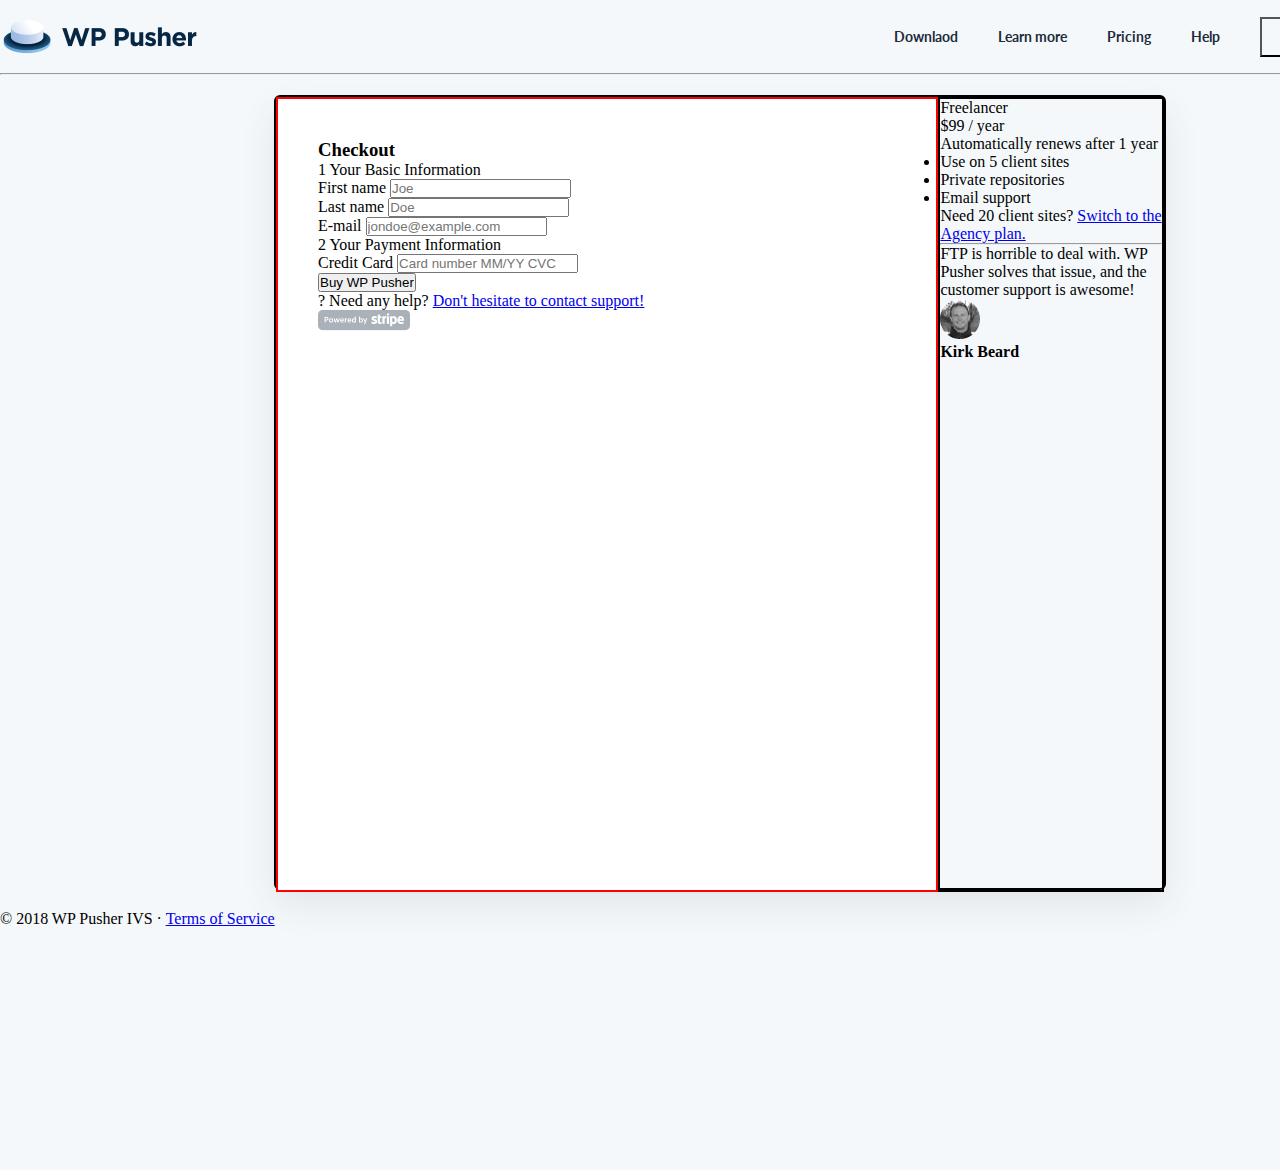
==== css Assignment 5/index.html @ 8cc95c8c "Altschool css Assignment" ====
<!DOCTYPE html>
<html lang="en">
  <head>
    <meta charset="UTF-8" />
    <meta http-equiv="X-UA-Compatible" content="IE=edge" />
    <meta name="viewport" content="width=device-width, initial-scale=1.0" />
    <link rel="stylesheet" href="main.css" />
    <title>WP PUSHER</title>
  </head>
  <body>
    <header class="nav-bar">
      <img src="images/wppusher-logo copy.png" alt="" class="logo" />

      <nav class="nav">
        <li><a href="#">Downlaod</a></li>
        <li><a href="#">Learn more</a></li>
        <li><a href="#">Pricing</a></li>
        <li><a href="#">Help</a></li>
        <button class="btn">Account</button>
      </nav>
    </header>
    <hr class="hr" />

    <main class="panel">
      <div class="form_data">
        <h3 id="title">Checkout</h3>
        <form action="#">
          <div class="section_basic">
            <p><span>1</span> Your Basic Information</p>
            <div class="input">
              <label for="Firstname">First name</label>
              <input
                type="text"
                name="firstname"
                id="Firstname"
                placeholder="Joe"
              />
            </div>
            <div class="input">
              <label for="Lastname">Last name</label>
              <input
                type="text"
                name="firstname"
                id="Lastname"
                placeholder="Doe"
              />
            </div>
            <div class="input">
              <label for="email">E-mail</label>
              <input
                type="email"
                name="email"
                id="email"
                placeholder="jondoe@example.com"
              />
            </div>
          </div>
          <div class="section_payment">
            <p><span>2</span> Your Payment Information</p>
            <div class="input">
              <label for="cc">Credit Card</label>
              <input
                type="text"
                name="cc"
                id="cc"
                autocomplete="cc-number"
                placeholder="Card number MM/YY CVC"
              />
            </div>
          </div>
          <div class="purchase">
            <input type="submit" value="Buy WP Pusher" />
            <div class="support">
              <p>
                <span>&quest;</span> Need any help?
                <a href="#"> Don't hesitate to contact support!</a>
              </p>
            </div>
            <div class="powered">
              <img src="images/Shape.png" alt="" />
            </div>
          </div>
        </form>
      </div>

      <aside class="sidebar">
        <div class="plan">
          <p>Freelancer</p>
          <div class="pricing">
            <p><span>$</span>99 / year</p>
          </div>
          <p>Automatically renews after 1 year</p>
        </div>

        <div class="details">
          <ul>
            <li>Use on 5 client sites</li>
            <li>Private repositories</li>
            <li>Email support</li>
          </ul>
        </div>

        <div class="switch">
          <p>
            Need 20 client sites? <a href="#">Switch to the Agency plan.</a>
          </p>
        </div>
        <hr />

        <div class="quote">
          <p>
            FTP is horrible to deal with. WP Pusher solves that issue, and the
            customer support is awesome!
          </p>
          <div class="profile">
            <img src="images/Bitmap.png" alt="" />
            <h4>Kirk Beard</h4>
          </div>
        </div>
      </aside>
    </main>

    <footer>
      <p>&copy; 2018 WP Pusher IVS · <a href="#">Terms of Service</a></p>
    </footer>
  </body>
</html>
---- css Assignment 5/main.css ----
@import url("https://fonts.googleapis.com/css2?family=Lato:ital,wght@0,100;0,300;0,400;0,700;0,900;1,100;1,300;1,400;1,700;1,900&family=Sofia+Sans:ital,wght@0,1..1000;1,1..1000&display=swap");

* {
  padding: 0;
  margin: 0;
  box-sizing: border-box;
}

body {
  width: 1440px;
  height: 1170px;
  background-color: #f5f8fa;
  margin: 0 auto;
}

.nav-bar {
  width: 1360px;
  height: 73px;
  display: flex;
  justify-content: space-between;
  align-items: center;
}
.logo {
  width: 200px;
  height: 39px;
}
.nav {
  list-style: none;
  display: flex;
  justify-content: center;
  align-items: center;
  gap: 40px;
  width: 476px;
}

.nav li a {
  text-decoration: none;
  font-family: "Lato", serif;
  font-size: 14px;
  font-weight: 700;
  color: #1d2c3c;
}

.btn {
  width: 91px;
  height: 40px;
  background-color: transparent;
  cursor: pointer;
  color: #1d2c3c;
}

.hr {
  width: 1358px;
  height: 2px;
}

.panel {
  width: 892px;
  height: 795px;
  border-radius: 6px;
  margin: 20px auto;
  box-shadow: 0px 15px 35px 0px #2b404e18;
  display: flex;
  /* justify-content: center;
  align-items: center; */
  border: 2px solid #000;
}

.form_data {
  width: 100%;
  height: 795px;
  background-color: #fff;
  padding: 40px;

  border: 2px solid red;
}

.sidebar {
  width: 312px;
  height: 795px;

  border: 2px solid #000;
}
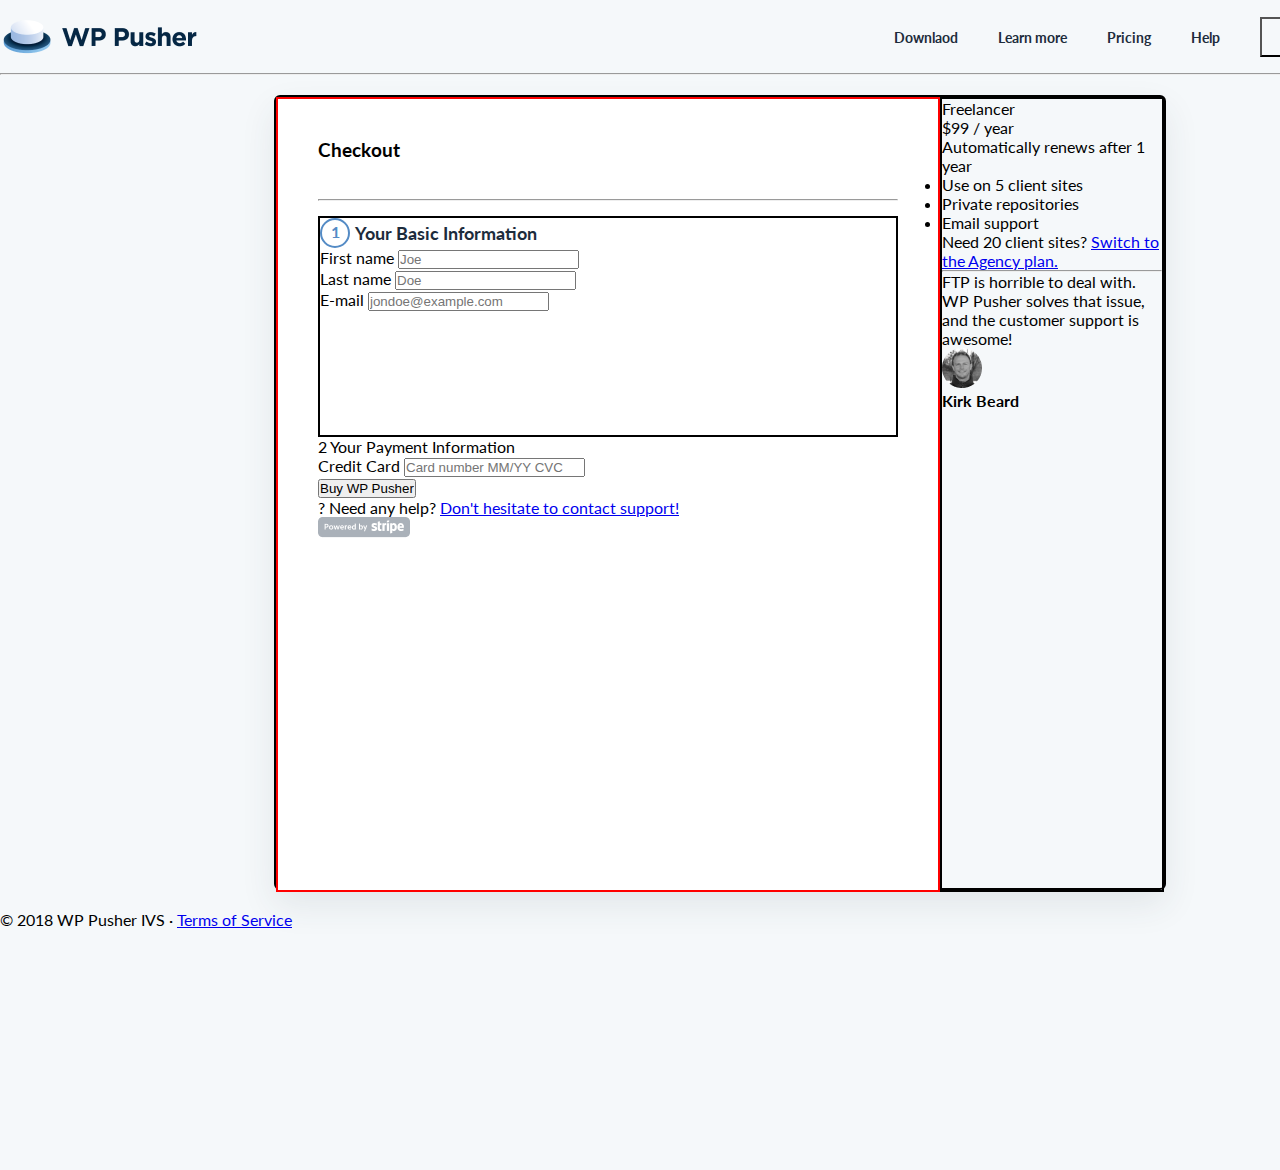
==== commit b4ccc080: "AltSchool css Assignment" ====
--- a/css Assignment 5/index.html
+++ b/css Assignment 5/index.html
@@ -24,9 +24,13 @@
     <main class="panel">
       <div class="form_data">
         <h3 id="title">Checkout</h3>
+        <hr id="hr_2" />
         <form action="#">
           <div class="section_basic">
-            <p><span>1</span> Your Basic Information</p>
+            <div id="basic_container">
+              <span id="one">1</span>
+              <p id="basic_text">Your Basic Information</p>
+            </div>
             <div class="input">
               <label for="Firstname">First name</label>
               <input
--- a/css Assignment 5/main.css
+++ b/css Assignment 5/main.css
@@ -11,6 +11,7 @@
   height: 1170px;
   background-color: #f5f8fa;
   margin: 0 auto;
+  font-family: "Lato", serif;
 }
 
 .nav-bar {
@@ -81,3 +82,48 @@
 
   border: 2px solid #000;
 }
+
+#title {
+  width: 580px;
+  height: 60px;
+}
+
+#hr_2 {
+  width: 580px;
+  height: 2px;
+}
+
+.section_basic {
+  width: 580px;
+  height: 221px;
+  margin-top: 15px;
+  border: 2px solid #000;
+}
+
+#basic_container {
+  width: 260px;
+  display: flex;
+  align-items: center;
+  gap: 5px;
+}
+
+#one {
+  width: 30px;
+  height: 30px;
+  border: 2px solid #548bc5;
+  border-radius: 50%;
+  font-family: Lato;
+  font-size: 16px;
+  font-weight: 700;
+  padding: 2px;
+  text-align: center;
+  color: #548bc5;
+}
+
+#basic_container p {
+  width: 220px;
+  color: #1d2c3c;
+  font-size: 18px;
+  font-weight: 700;
+
+}
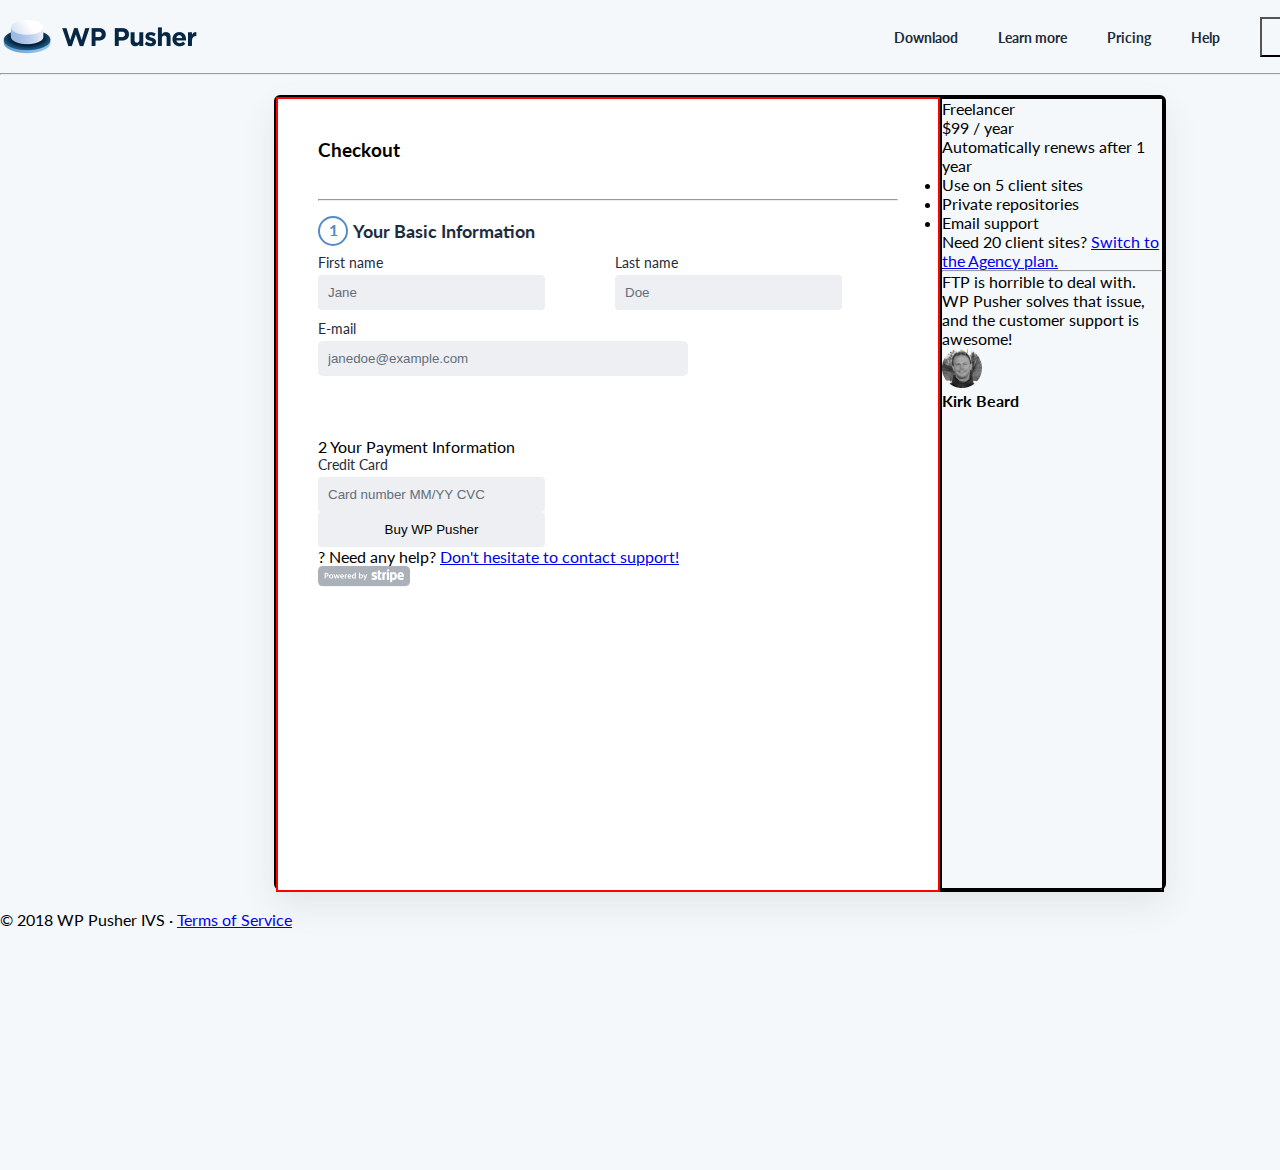
==== commit a5416833: "AltSchool css Assignment" ====
--- a/css Assignment 5/index.html
+++ b/css Assignment 5/index.html
@@ -31,31 +31,33 @@
               <span id="one">1</span>
               <p id="basic_text">Your Basic Information</p>
             </div>
-            <div class="input">
-              <label for="Firstname">First name</label>
-              <input
-                type="text"
-                name="firstname"
-                id="Firstname"
-                placeholder="Joe"
-              />
+            <div class="name_container">
+              <div class="input">
+                <label for="Firstname">First name</label>
+                <input
+                  type="text"
+                  name="firstname"
+                  id="Firstname"
+                  placeholder="Jane"
+                />
+              </div>
+              <div class="input">
+                <label for="Lastname">Last name</label>
+                <input
+                  type="text"
+                  name="firstname"
+                  id="Lastname"
+                  placeholder="Doe"
+                />
+              </div>
             </div>
-            <div class="input">
-              <label for="Lastname">Last name</label>
-              <input
-                type="text"
-                name="firstname"
-                id="Lastname"
-                placeholder="Doe"
-              />
-            </div>
-            <div class="input">
+            <div class="input email">
               <label for="email">E-mail</label>
               <input
                 type="email"
                 name="email"
                 id="email"
-                placeholder="jondoe@example.com"
+                placeholder="janedoe@example.com"
               />
             </div>
           </div>
--- a/css Assignment 5/main.css
+++ b/css Assignment 5/main.css
@@ -97,7 +97,6 @@
   width: 580px;
   height: 221px;
   margin-top: 15px;
-  border: 2px solid #000;
 }
 
 #basic_container {
@@ -125,5 +124,51 @@
   color: #1d2c3c;
   font-size: 18px;
   font-weight: 700;
+}
 
+.name_container {
+  display: flex;
+  align-items: center;
+  gap: 70px;
+  margin-top: 8px;
 }
+
+.input {
+  border-radius: 4px;
+  display: flex;
+  flex-direction: column;
+  width: 227px;
+  gap: 4px;
+}
+
+.input label {
+  font-size: 14px;
+  font-weight: 400;
+  color: #1d2c3c;
+}
+
+input {
+  width: 227px;
+  border-radius: 4px;
+  padding: 10px;
+  background-color: #edeff2;
+  border: none;
+}
+
+.email {
+  width: 370px;
+  height: 60px;
+  border-radius: 5px 0px 0px 0px;
+  margin-top: 10px;
+}
+
+.email input {
+  width: 370px;
+  border-radius: 5px;
+}
+
+::placeholder {
+  color: #646E7A;
+}
+
+
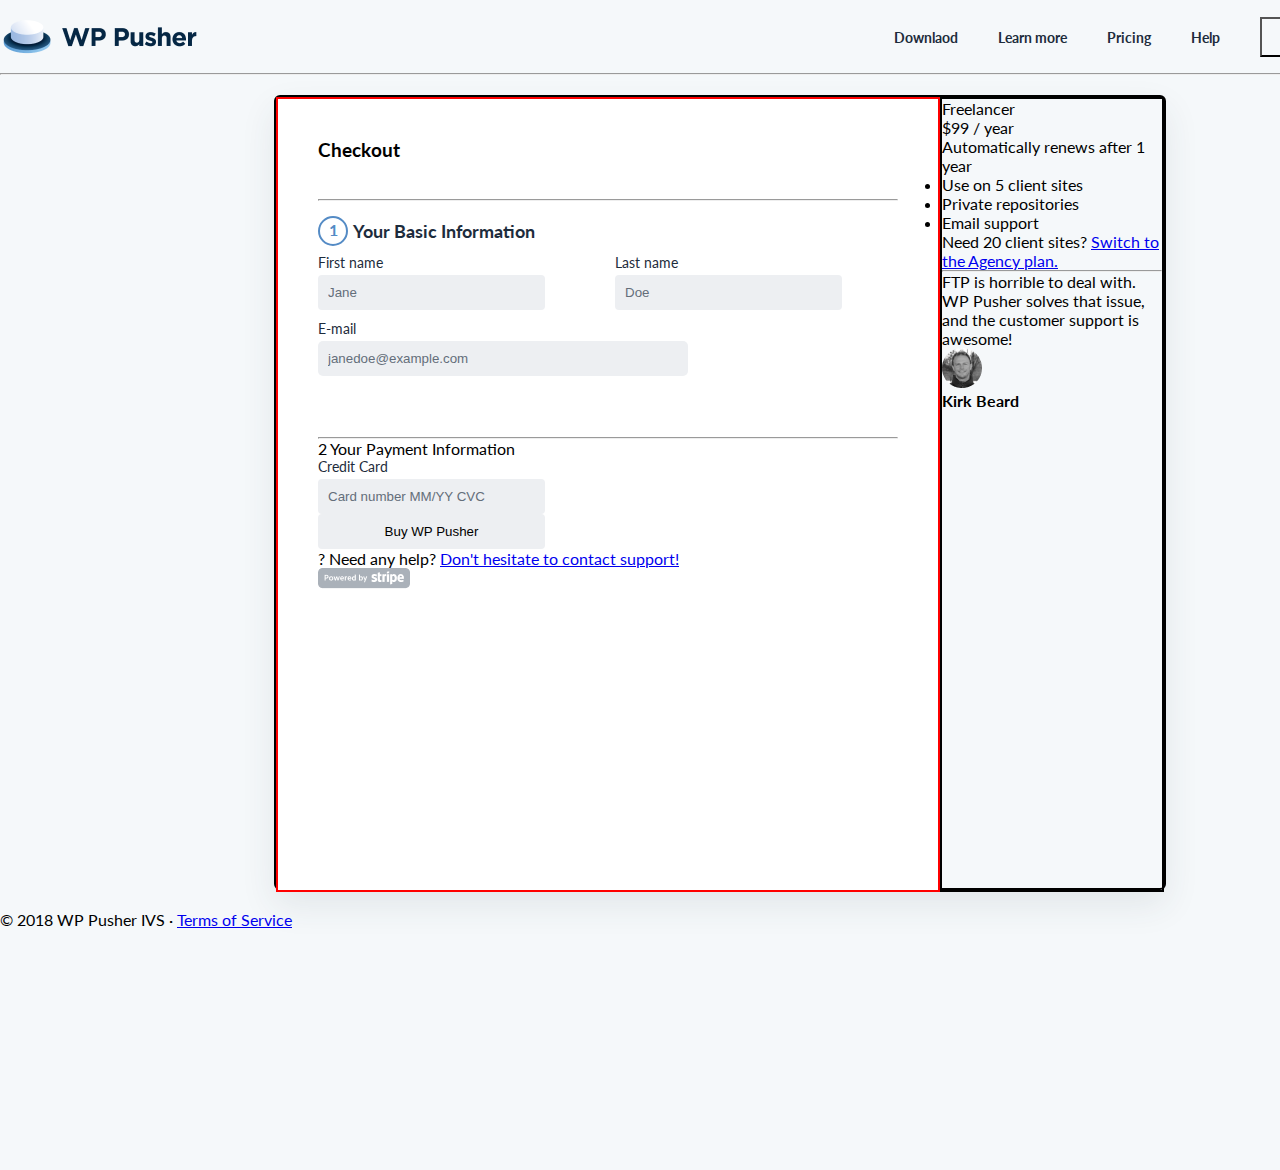
==== commit 50c3faaa: "AltSchool css Assignment" ====
--- a/css Assignment 5/index.html
+++ b/css Assignment 5/index.html
@@ -24,7 +24,7 @@
     <main class="panel">
       <div class="form_data">
         <h3 id="title">Checkout</h3>
-        <hr id="hr_2" />
+        <hr class="hr_2" />
         <form action="#">
           <div class="section_basic">
             <div id="basic_container">
@@ -61,6 +61,8 @@
               />
             </div>
           </div>
+          <hr class="hr_2" />
+
           <div class="section_payment">
             <p><span>2</span> Your Payment Information</p>
             <div class="input">
@@ -74,6 +76,7 @@
               />
             </div>
           </div>
+          
           <div class="purchase">
             <input type="submit" value="Buy WP Pusher" />
             <div class="support">
--- a/css Assignment 5/main.css
+++ b/css Assignment 5/main.css
@@ -88,7 +88,7 @@
   height: 60px;
 }
 
-#hr_2 {
+.hr_2 {
   width: 580px;
   height: 2px;
 }
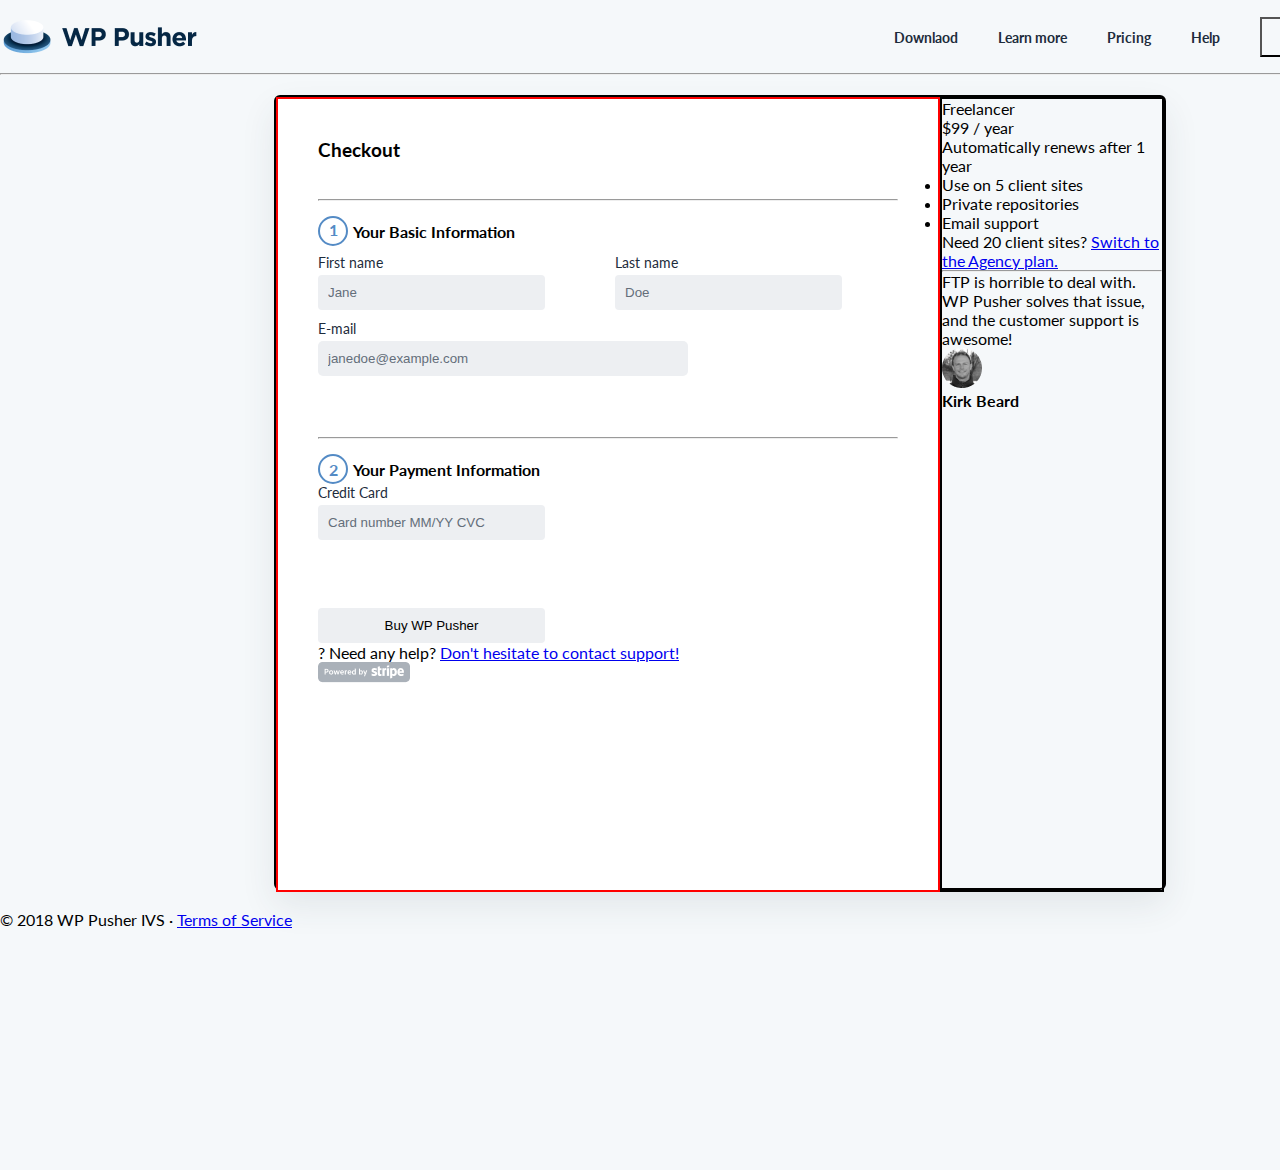
==== commit 47d26036: "AltSchool css Assignment" ====
--- a/css Assignment 5/index.html
+++ b/css Assignment 5/index.html
@@ -27,8 +27,8 @@
         <hr class="hr_2" />
         <form action="#">
           <div class="section_basic">
-            <div id="basic_container">
-              <span id="one">1</span>
+            <div class="basic_container">
+              <span class="one">1</span>
               <p id="basic_text">Your Basic Information</p>
             </div>
             <div class="name_container">
@@ -64,7 +64,10 @@
           <hr class="hr_2" />
 
           <div class="section_payment">
-            <p><span>2</span> Your Payment Information</p>
+            <div class="basic_container">
+              <span class="one two">2</span>
+              <p id="basic_text">Your Payment Information</p>
+            </div>
             <div class="input">
               <label for="cc">Credit Card</label>
               <input
@@ -76,7 +79,7 @@
               />
             </div>
           </div>
-          
+
           <div class="purchase">
             <input type="submit" value="Buy WP Pusher" />
             <div class="support">
--- a/css Assignment 5/main.css
+++ b/css Assignment 5/main.css
@@ -62,8 +62,6 @@
   margin: 20px auto;
   box-shadow: 0px 15px 35px 0px #2b404e18;
   display: flex;
-  /* justify-content: center;
-  align-items: center; */
   border: 2px solid #000;
 }
 
@@ -99,19 +97,22 @@
   margin-top: 15px;
 }
 
-#basic_container {
+.basic_container {
   width: 260px;
   display: flex;
   align-items: center;
   gap: 5px;
 }
 
-#one {
+.basic_container p {
+  font-weight: 700;
+}
+
+.one {
   width: 30px;
   height: 30px;
   border: 2px solid #548bc5;
   border-radius: 50%;
-  font-family: Lato;
   font-size: 16px;
   font-weight: 700;
   padding: 2px;
@@ -172,3 +173,12 @@
 }
 
 
+.section_payment {
+  width: 580px;
+  height: 154px;
+  margin-top: 15px;
+}
+
+.two {
+  padding: 4px;
+}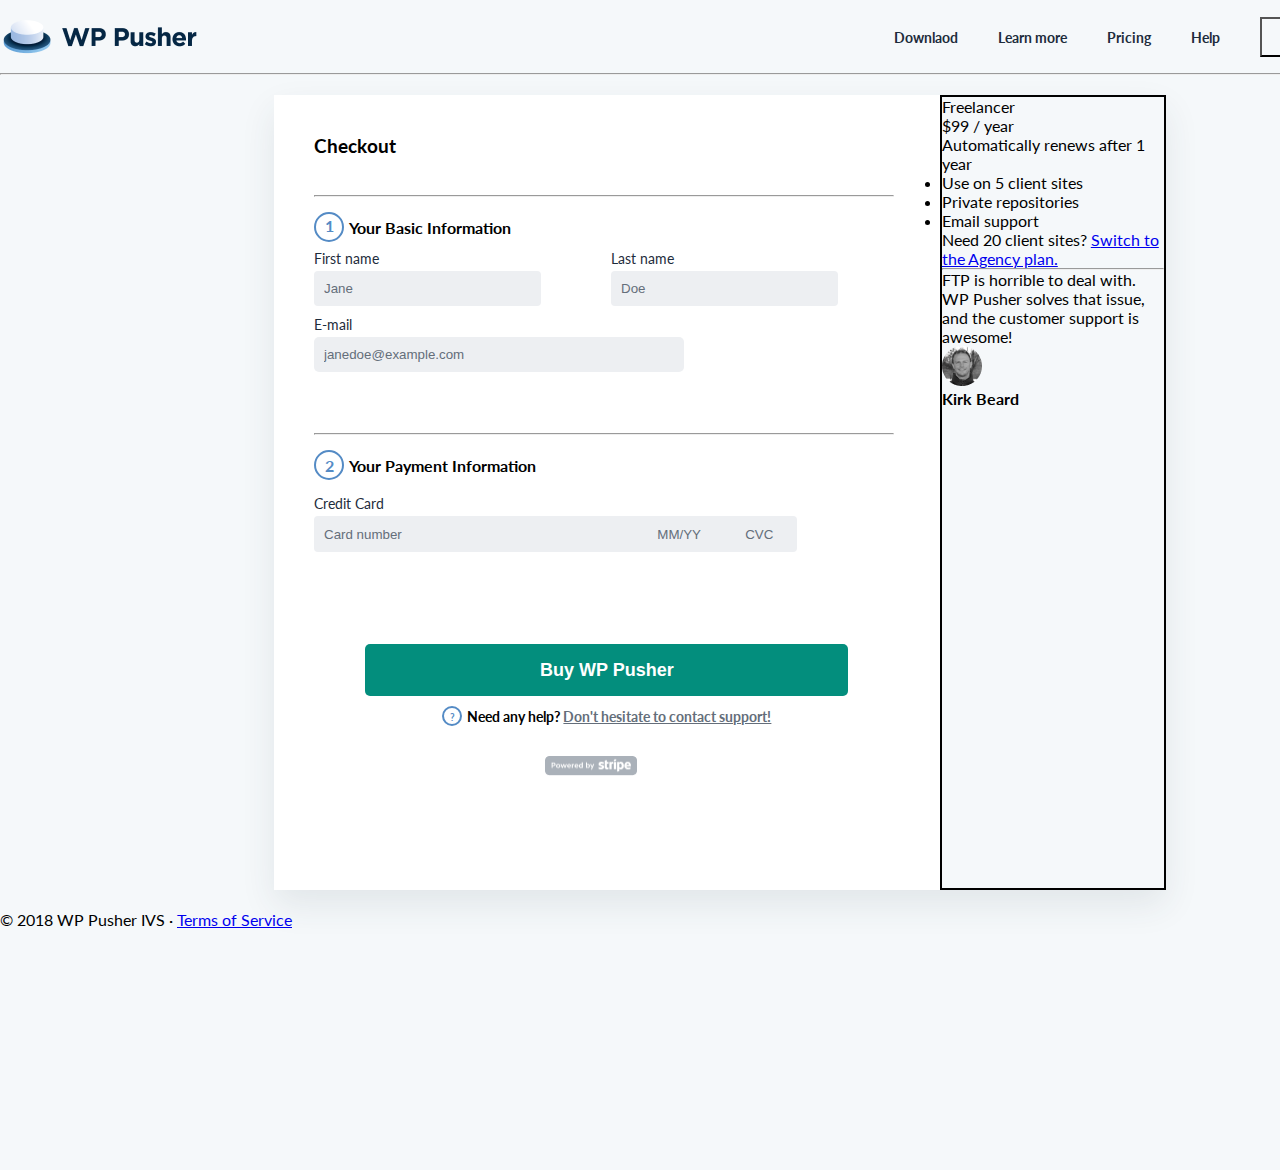
==== commit 8b24f0e6: "AltSchool css Assignment" ====
--- a/css Assignment 5/index.html
+++ b/css Assignment 5/index.html
@@ -68,29 +68,29 @@
               <span class="one two">2</span>
               <p id="basic_text">Your Payment Information</p>
             </div>
-            <div class="input">
+            <div class="input cc">
               <label for="cc">Credit Card</label>
               <input
                 type="text"
                 name="cc"
                 id="cc"
                 autocomplete="cc-number"
-                placeholder="Card number MM/YY CVC"
+                placeholder="Card number                                                                     MM/YY            CVC"
               />
             </div>
           </div>
 
           <div class="purchase">
-            <input type="submit" value="Buy WP Pusher" />
+            <input type="submit" value="Buy WP Pusher" class="submit" />
             <div class="support">
+              <span class="one help">&quest;</span>
               <p>
-                <span>&quest;</span> Need any help?
+                Need any help?
                 <a href="#"> Don't hesitate to contact support!</a>
               </p>
             </div>
-            <div class="powered">
-              <img src="images/Shape.png" alt="" />
-            </div>
+
+            <img src="images/Shape.png" alt="" class="shape" />
           </div>
         </form>
       </div>
--- a/css Assignment 5/main.css
+++ b/css Assignment 5/main.css
@@ -62,7 +62,6 @@
   margin: 20px auto;
   box-shadow: 0px 15px 35px 0px #2b404e18;
   display: flex;
-  border: 2px solid #000;
 }
 
 .form_data {
@@ -70,16 +69,9 @@
   height: 795px;
   background-color: #fff;
   padding: 40px;
-
-  border: 2px solid red;
-}
-
-.sidebar {
-  width: 312px;
-  height: 795px;
-
-  border: 2px solid #000;
-}
+}
+
+
 
 #title {
   width: 580px;
@@ -169,9 +161,8 @@
 }
 
 ::placeholder {
-  color: #646E7A;
-}
-
+  color: #646e7a;
+}
 
 .section_payment {
   width: 580px;
@@ -181,4 +172,78 @@
 
 .two {
   padding: 4px;
+}
+
+.cc {
+  width: 483px;
+  border-radius: 4px;
+  margin-top: 15px;
+}
+
+.cc input {
+  width: 483px;
+  height: 36px;
+  border-radius: 4px;
+}
+
+.purchase {
+  width: 483px;
+  height: 146.1px;
+  margin: 40px auto;
+}
+
+.submit {
+  width: 483px;
+  height: 52px;
+  background-color: #038e7d;
+  border-radius: 5px;
+  color: #ffffff;
+  font-size: 18px;
+  font-weight: 700;
+  text-align: center;
+  cursor: pointer;
+}
+
+.support {
+  width: 333px;
+  margin: 10px auto;
+  display: flex;
+  align-items: center;
+  justify-content: center;
+  gap: 5px;
+}
+
+.support p {
+  font-size: 14px;
+  font-weight: 700;
+}
+
+.support p a {
+  color: #646e7a;
+}
+
+.help {
+  width: 20px;
+  height: 20px;
+  border: 2px solid #548bc5;
+  border-radius: 50%;
+  font-size: 10px;
+  font-weight: 700;
+  padding: 3px;
+  text-align: center;
+  color: #548bc5;
+}
+
+.shape {
+  width: 92px;
+  height: 20.1px;
+  margin: 20px 180px;
+}
+
+
+.sidebar {
+  width: 312px;
+  height: 795px;
+
+  border: 2px solid #000;
 }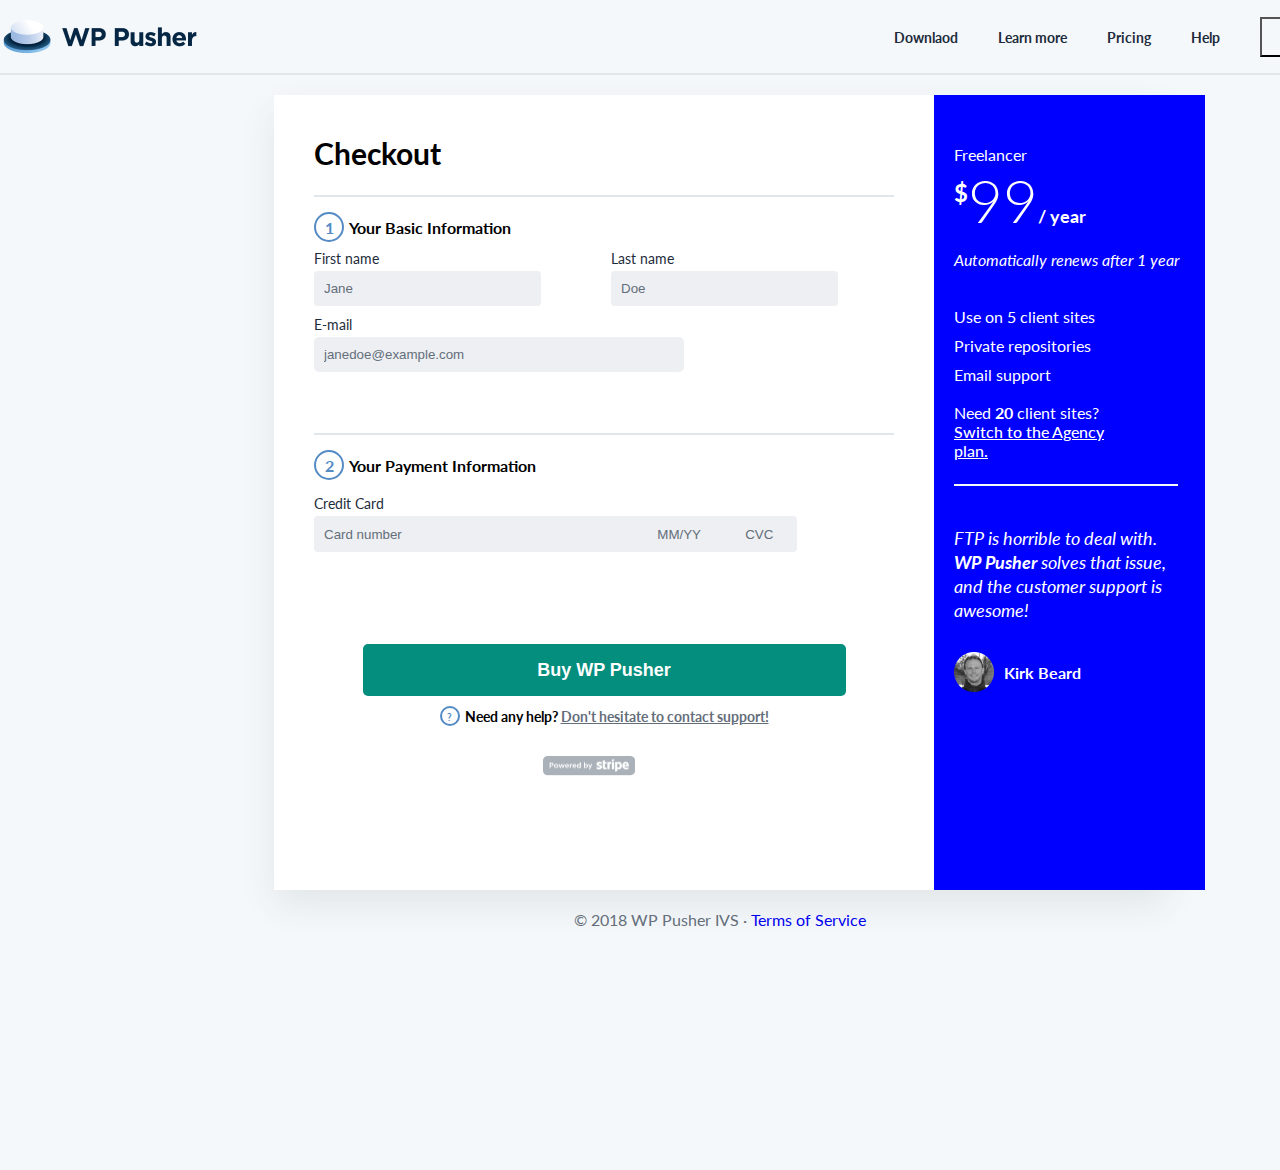
==== commit 129fea1d: "AltSchool css Assignment" ====
--- a/css Assignment 5/index.html
+++ b/css Assignment 5/index.html
@@ -19,12 +19,14 @@
         <button class="btn">Account</button>
       </nav>
     </header>
-    <hr class="hr" />
+    <div class="bar"></div>
+   
 
     <main class="panel">
       <div class="form_data">
         <h3 id="title">Checkout</h3>
-        <hr class="hr_2" />
+        <div class="title"></div>
+
         <form action="#">
           <div class="section_basic">
             <div class="basic_container">
@@ -61,7 +63,8 @@
               />
             </div>
           </div>
-          <hr class="hr_2" />
+          <div class="title"></div>
+          
 
           <div class="section_payment">
             <div class="basic_container">
@@ -96,37 +99,36 @@
       </div>
 
       <aside class="sidebar">
-        <div class="plan">
-          <p>Freelancer</p>
-          <div class="pricing">
-            <p><span>$</span>99 / year</p>
+        <div class="sidebar_content">
+          <div class="plan">
+            <p>Freelancer</p>
+            <div class="pricing">
+              <p><sup id="dols">$</sup>99<span id="year">/ year</span></p>
+            </div>
+            <p id="auto_text">Automatically renews after 1 year</p>
           </div>
-          <p>Automatically renews after 1 year</p>
-        </div>
-
-        <div class="details">
-          <ul>
-            <li>Use on 5 client sites</li>
-            <li>Private repositories</li>
-            <li>Email support</li>
-          </ul>
-        </div>
-
-        <div class="switch">
-          <p>
-            Need 20 client sites? <a href="#">Switch to the Agency plan.</a>
-          </p>
-        </div>
-        <hr />
-
-        <div class="quote">
-          <p>
-            FTP is horrible to deal with. WP Pusher solves that issue, and the
-            customer support is awesome!
-          </p>
-          <div class="profile">
-            <img src="images/Bitmap.png" alt="" />
-            <h4>Kirk Beard</h4>
+          <div class="details">
+            <ul>
+              <li>Use on 5 client sites</li>
+              <li>Private repositories</li>
+              <li>Email support</li>
+            </ul>
+          </div>
+          <div class="switch">
+            <p>
+              Need <b>20</b> client sites? <a href="#">Switch to the Agency plan.</a>
+            </p>
+          </div>
+          <div class="quote">
+            <div class="line quote_line"></div>
+            <p>
+              FTP is horrible to deal with. <b>WP Pusher</b> solves that issue, and the
+              customer support is awesome!
+            </p>
+            <div class="profile">
+              <img src="images/Bitmap.png" alt="" />
+              <h4>Kirk Beard</h4>
+            </div>
           </div>
         </div>
       </aside>
--- a/css Assignment 5/main.css
+++ b/css Assignment 5/main.css
@@ -49,10 +49,15 @@
   cursor: pointer;
   color: #1d2c3c;
 }
-
-.hr {
+.bar {
   width: 1358px;
   height: 2px;
+  background-color: #e0e6ea;
+}
+.title {
+  width: 580px;
+  height: 2px;
+  background-color: #e0e6ea;
 }
 
 .panel {
@@ -71,16 +76,10 @@
   padding: 40px;
 }
 
-
-
 #title {
   width: 580px;
   height: 60px;
-}
-
-.hr_2 {
-  width: 580px;
-  height: 2px;
+  font-size: 30px;
 }
 
 .section_basic {
@@ -107,7 +106,7 @@
   border-radius: 50%;
   font-size: 16px;
   font-weight: 700;
-  padding: 2px;
+  padding: 4px;
   text-align: center;
   color: #548bc5;
 }
@@ -240,10 +239,115 @@
   margin: 20px 180px;
 }
 
-
 .sidebar {
   width: 312px;
   height: 795px;
-
-  border: 2px solid #000;
+  padding: 50px 20px 0 20px;
+  background-color: blue;
+}
+
+.sidebar_content {
+  width: 231px;
+  height: 610px;
+  background-color: blue;
+  color: #fff;
+}
+
+.plan {
+  width: 231px;
+  height: 152px;
+}
+.pricing {
+  width: 140px;
+  height: 72px;
+}
+
+.pricing p {
+  font-size: 60px;
+  font-weight: 300;
+}
+
+#year {
+  font-size: 18px;
+  font-weight: 700;
+}
+
+#dols {
+  font-size: 24px;
+  font-weight: 700;
+}
+
+#auto_text {
+  font-size: 16px;
+  font-style: italic;
+  font-weight: 400;
+  line-height: 48px;
+}
+
+.details {
+  width: 170px;
+  height: 96px;
+}
+.details ul {
+  list-style: none;
+}
+
+.details ul li {
+  margin: 10px 0;
+}
+
+.switch {
+  width: 184px;
+  height: 51px;
+}
+
+.switch p {
+  font-size: 16px;
+  font-weight: 400;
+}
+.switch a {
+  font-size: 16px;
+  font-weight: 500;
+  color: #fff;
+}
+
+.line {
+  background-color: #f5f8fa;
+}
+
+.quote_line {
+  width: 224px;
+  height: 2px;
+}
+
+.quote {
+  width: 229px;
+  height: 196px;
+  margin-top: 30px;
+}
+
+.quote p {
+  margin-top: 40px;
+  font-size: 18px;
+  font-style: italic;
+  font-weight: 400;
+  line-height: 24px;
+}
+
+.profile {
+  margin-top: 30px;
+  display: flex;
+  align-items: center;
+  gap: 10px;
+}
+
+
+footer  p{
+  margin-top: 10px;
+  text-align: center;
+  color: #646e7a;
+}
+
+footer a {
+  text-decoration: none;
 }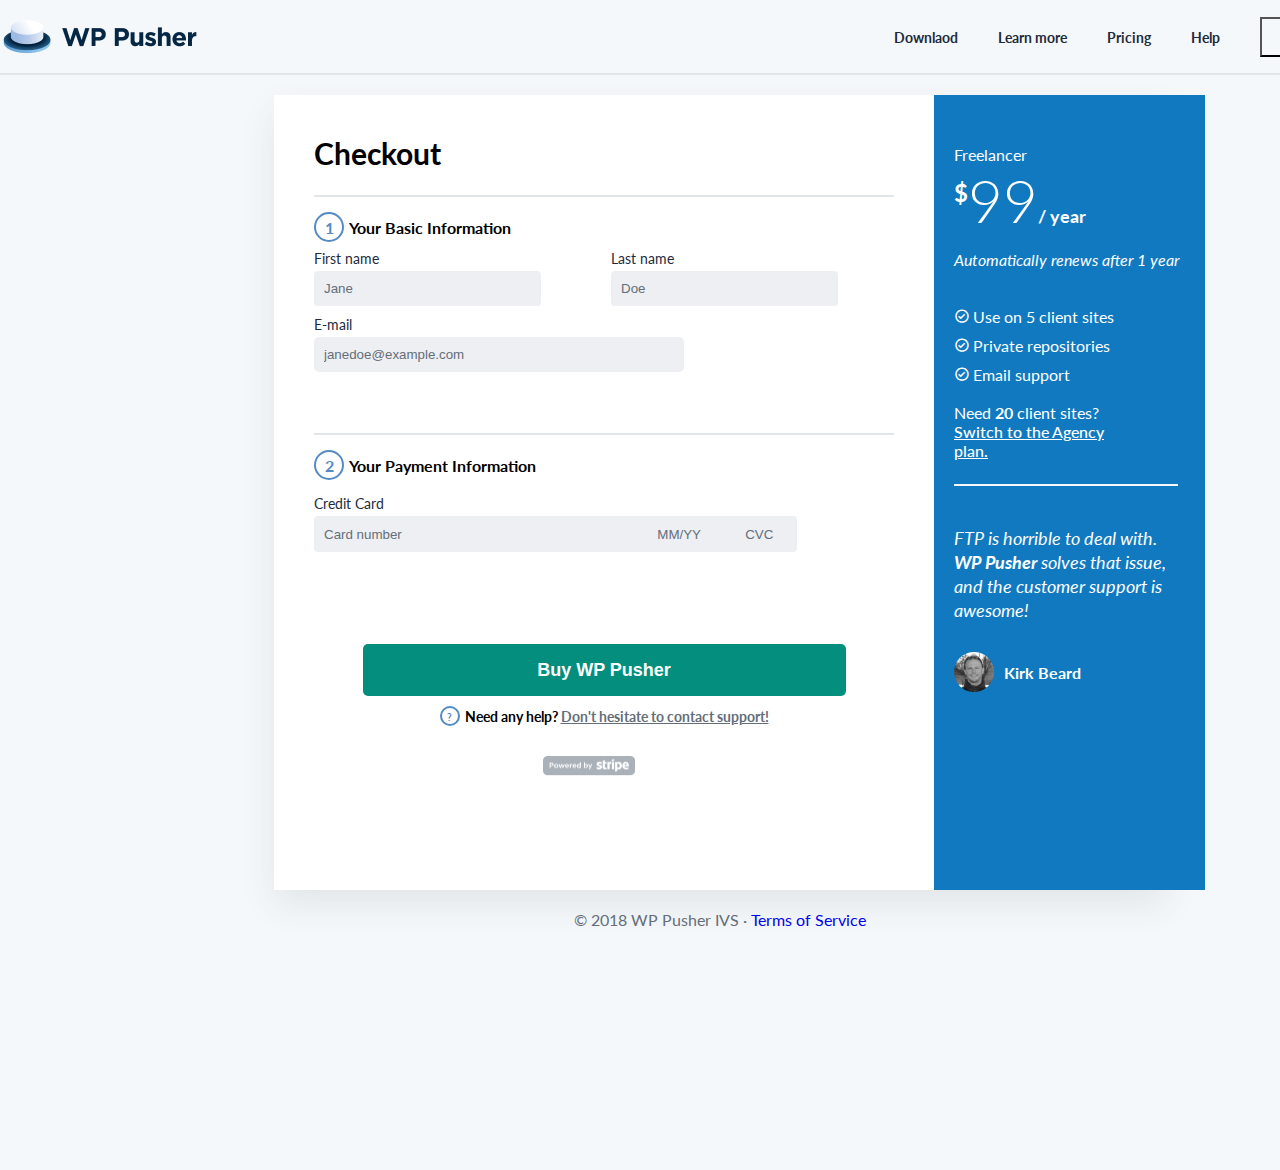
==== commit e8f5ee23: "AltSchool css Assignment" ====
--- a/css Assignment 5/index.html
+++ b/css Assignment 5/index.html
@@ -4,6 +4,11 @@
     <meta charset="UTF-8" />
     <meta http-equiv="X-UA-Compatible" content="IE=edge" />
     <meta name="viewport" content="width=device-width, initial-scale=1.0" />
+    <!-- Boxicons CSS -->
+    <link
+      href="https://unpkg.com/boxicons@2.1.4/css/boxicons.min.css"
+      rel="stylesheet"
+    />
     <link rel="stylesheet" href="main.css" />
     <title>WP PUSHER</title>
   </head>
@@ -20,7 +25,6 @@
       </nav>
     </header>
     <div class="bar"></div>
-   
 
     <main class="panel">
       <div class="form_data">
@@ -64,7 +68,6 @@
             </div>
           </div>
           <div class="title"></div>
-          
 
           <div class="section_payment">
             <div class="basic_container">
@@ -109,21 +112,22 @@
           </div>
           <div class="details">
             <ul>
-              <li>Use on 5 client sites</li>
-              <li>Private repositories</li>
-              <li>Email support</li>
+              <li><i class="bx bx-check-circle icon"></i>Use on 5 client sites</li>
+              <li><i class="bx bx-check-circle icon"></i>Private repositories</li>
+              <li><i class="bx bx-check-circle icon"></i>Email support</li>
             </ul>
           </div>
           <div class="switch">
             <p>
-              Need <b>20</b> client sites? <a href="#">Switch to the Agency plan.</a>
+              Need <b>20</b> client sites?
+              <a href="#">Switch to the Agency plan.</a>
             </p>
           </div>
           <div class="quote">
             <div class="line quote_line"></div>
             <p>
-              FTP is horrible to deal with. <b>WP Pusher</b> solves that issue, and the
-              customer support is awesome!
+              FTP is horrible to deal with. <b>WP Pusher</b> solves that issue,
+              and the customer support is awesome!
             </p>
             <div class="profile">
               <img src="images/Bitmap.png" alt="" />
--- a/css Assignment 5/main.css
+++ b/css Assignment 5/main.css
@@ -243,14 +243,17 @@
   width: 312px;
   height: 795px;
   padding: 50px 20px 0 20px;
-  background-color: blue;
+  background-color: #1179c0;
 }
 
 .sidebar_content {
   width: 231px;
   height: 610px;
-  background-color: blue;
   color: #fff;
+}
+
+.icon {
+  margin-right: 3px;
 }
 
 .plan {
